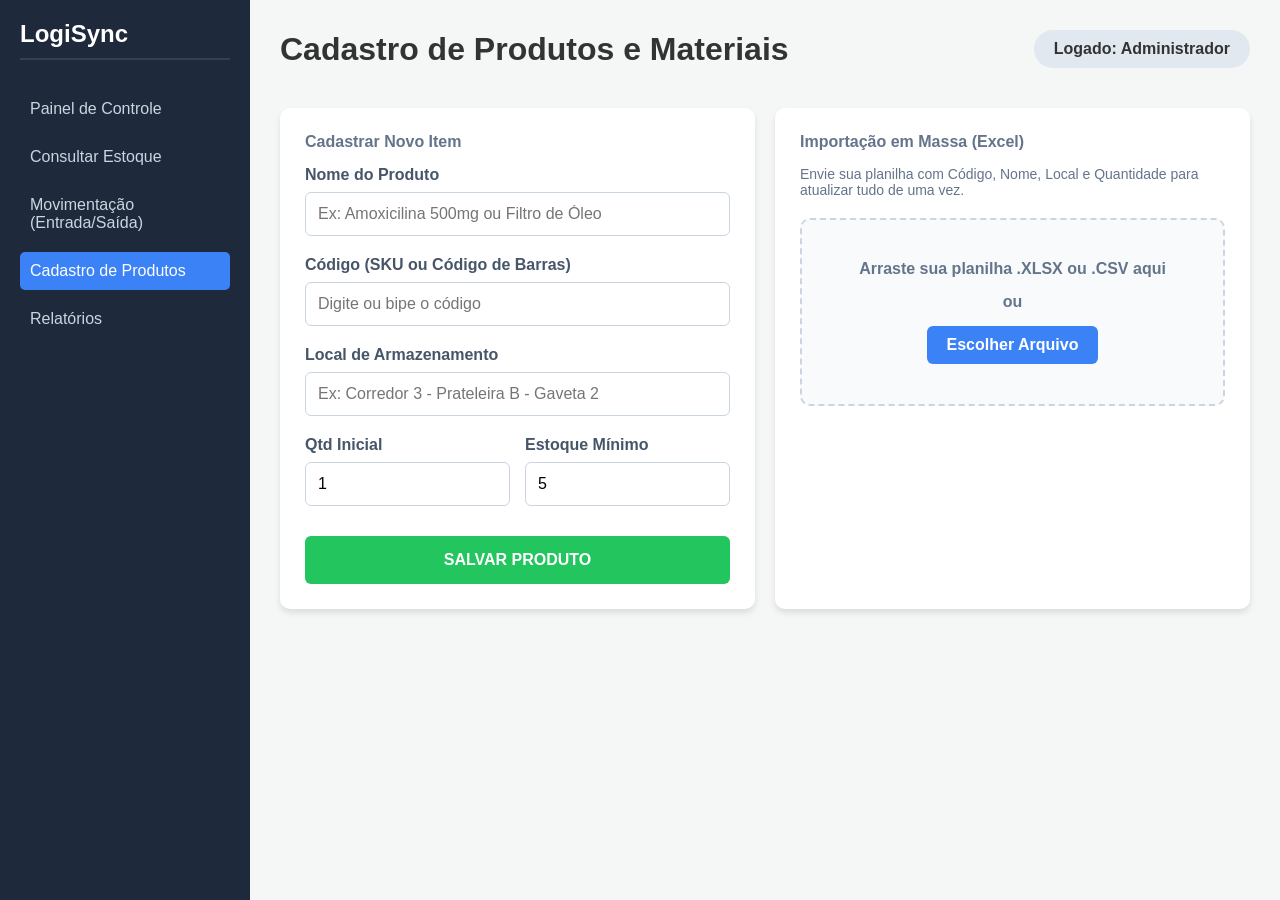
==== cadastro.html @ 924ddfe9 "Add files via upload" ====
<!DOCTYPE html>
<html lang="pt-BR">
<head>
    <meta charset="UTF-8">
    <meta name="viewport" content="width=device-width, initial-scale=1.0">
    <title>Cadastro de Materiais | LogiSync</title>
    <link rel="stylesheet" href="css/style.css">
</head>
<body>
    <div class="container">
        
        <aside class="sidebar">
            <h2>LogiSync</h2>
            <nav>
                <ul>
                    <li><a href="index.html">Painel de Controle</a></li>
                    <li><a href="consulta.html">Consultar Estoque</a></li>
                    <li><a href="retirada.html">Movimentação (Entrada/Saída)</a></li>
                    <li><a href="cadastro.html" class="ativo">Cadastro de Produtos</a></li>
                    <li><a href="relatorios.html">Relatórios</a></li>
                </ul>
            </nav>
        </aside>

        <main class="conteudo-principal">
            <header>
                <h1>Cadastro de Produtos e Materiais</h1>
                <div class="perfil-usuario">Logado: Administrador</div>
            </header>

            <div class="grid-duas-colunas">
                
                <section class="cartao form-container">
                    <h3>Cadastrar Novo Item</h3>
                    <form action="#">
                        <div class="grupo-input">
                            <label for="nome-item">Nome do Produto</label>
                            <input type="text" id="nome-item" placeholder="Ex: Amoxicilina 500mg ou Filtro de Óleo" required>
                        </div>

                        <div class="grupo-input">
                            <label for="codigo-novo">Código (SKU ou Código de Barras)</label>
                            <input type="text" id="codigo-novo" placeholder="Digite ou bipe o código" required>
                        </div>

                        <div class="grupo-input">
                            <label for="localizacao">Local de Armazenamento</label>
                            <input type="text" id="localizacao" placeholder="Ex: Corredor 3 - Prateleira B - Gaveta 2" required>
                        </div>

                        <div class="grid-duas-colunas" style="gap: 15px;">
                            <div class="grupo-input" style="width: 100%;">
                                <label for="qtd-inicial">Qtd Inicial</label>
                                <input type="number" id="qtd-inicial" value="1" min="1" required>
                            </div>
                            <div class="grupo-input" style="width: 100%;">
                                <label for="estoque-minimo">Estoque Mínimo</label>
                                <input type="number" id="estoque-minimo" value="5" min="1" required>
                            </div>
                        </div>

                        <div class="botoes-acao" style="margin-top: 10px;">
                            <button type="button" class="btn btn-devolucao">SALVAR PRODUTO</button>
                        </div>
                    </form>
                </section>

                <section class="cartao form-container">
                    <h3>Importação em Massa (Excel)</h3>
                    <p style="color: #64748b; margin-bottom: 20px; font-size: 14px;">
                        Envie sua planilha com Código, Nome, Local e Quantidade para atualizar tudo de uma vez.
                    </p>
                    
                    <div class="area-upload">
                        <p>Arraste sua planilha .XLSX ou .CSV aqui</p>
                        <p>ou</p>
                        <input type="file" id="arquivo-excel" accept=".xlsx, .xls, .csv" style="display: none;">
                        <label for="arquivo-excel" class="btn btn-importar" style="display: inline-block; padding: 10px 20px;">Escolher Arquivo</label>
                    </div>
                </section>

            </div>
        </main>

    </div>
</body>
</html>
---- css/style.css ----
/* =========================================
   1. CONFIGURAÇÕES GERAIS (RESET)
   ========================================= */
* {
    margin: 0;
    padding: 0;
    box-sizing: border-box;
    font-family: Arial, sans-serif;
}

body {
    background-color: #f4f7f6;
    color: #333;
}

.container {
    display: flex;
    min-height: 100vh;
}

/* =========================================
   2. MENU LATERAL (SIDEBAR)
   ========================================= */
.sidebar {
    width: 250px;
    background-color: #1e293b;
    color: #fff;
    padding: 20px;
}

.sidebar h2 {
    margin-bottom: 30px;
    font-size: 24px;
    border-bottom: 2px solid #334155;
    padding-bottom: 10px;
}

.sidebar ul {
    list-style: none;
}

.sidebar ul li a {
    color: #cbd5e1;
    text-decoration: none;
    font-size: 16px;
    display: block;
    padding: 10px;
    margin-bottom: 10px;
    border-radius: 5px;
    transition: 0.3s;
}

.sidebar ul li a:hover, .sidebar ul li a.ativo {
    background-color: #3b82f6;
    color: #fff;
}

/* =========================================
   3. CONTEÚDO PRINCIPAL E CABEÇALHO
   ========================================= */
.conteudo-principal {
    flex: 1;
    padding: 30px;
}

header {
    display: flex;
    justify-content: space-between;
    align-items: center;
    margin-bottom: 40px;
}

.perfil-usuario {
    background-color: #e2e8f0;
    padding: 10px 20px;
    border-radius: 20px;
    font-weight: bold;
}

/* =========================================
   4. CARTÕES DO PAINEL E FORMULÁRIOS
   ========================================= */
.cartoes {
    display: flex;
    gap: 20px;
}

.cartao {
    background-color: #fff;
    padding: 25px;
    border-radius: 10px;
    box-shadow: 0 4px 6px rgba(0,0,0,0.1);
    flex: 1;
}

.cartao h3 {
    font-size: 16px;
    color: #64748b;
    margin-bottom: 15px;
}

.cartao .numero {
    font-size: 36px;
    font-weight: bold;
    color: #0f172a;
}

.cartao.alerta {
    border-left: 5px solid #ef4444;
}

.cartao.alerta .numero, .cartao.alerta small {
    color: #ef4444;
}

.form-container {
    width: 100%;
}

.grupo-input {
    margin-bottom: 20px;
}

.grupo-input label {
    display: block;
    margin-bottom: 8px;
    font-weight: bold;
    color: #475569;
}

.grupo-input input {
    width: 100%;
    padding: 12px;
    border: 1px solid #cbd5e1;
    border-radius: 6px;
    font-size: 16px;
}

.grupo-input input:focus {
    outline: none;
    border-color: #3b82f6;
    box-shadow: 0 0 0 3px rgba(59, 130, 246, 0.2);
}

.botoes-acao {
    display: flex;
    gap: 15px;
    margin-top: 30px;
}

.btn {
    flex: 1;
    padding: 15px;
    border: none;
    border-radius: 6px;
    font-size: 16px;
    font-weight: bold;
    color: white;
    cursor: pointer;
    transition: 0.2s;
    text-align: center;
}

.btn-saida { background-color: #f97316; }
.btn-saida:hover { background-color: #ea580c; }
.btn-devolucao { background-color: #22c55e; }
.btn-devolucao:hover { background-color: #16a34a; }
.btn-importar { background-color: #3b82f6; }
.btn-importar:hover { background-color: #2563eb; }

.grid-duas-colunas { display: flex; gap: 20px; }

.area-upload {
    border: 2px dashed #cbd5e1;
    padding: 40px 20px;
    text-align: center;
    border-radius: 10px;
    background-color: #f8fafc;
    margin-top: 20px;
    transition: 0.3s;
}

.area-upload:hover {
    border-color: #3b82f6;
    background-color: #eff6ff;
}

.area-upload p {
    color: #64748b;
    margin-bottom: 15px;
    font-weight: bold;
}

.barra-pesquisa { display: flex; gap: 10px; }
.input-pesquisa {
    flex: 1;
    padding: 18px;
    font-size: 18px;
    border: 2px solid #cbd5e1;
    border-radius: 8px;
}
.input-pesquisa:focus {
    outline: none;
    border-color: #3b82f6;
    box-shadow: 0 0 0 3px rgba(59, 130, 246, 0.2);
}
.btn-pesquisar { padding: 0 30px; font-size: 18px; }

/* =========================================
   8. NOVOS ESTILOS: TELA DE LOGIN
   ========================================= */
.tela-login {
    display: flex;
    justify-content: center; /* Centraliza na horizontal */
    align-items: center; /* Centraliza na vertical */
    min-height: 100vh;
    background-color: #1e293b; /* Fundo escuro profissional */
}

.login-container {
    background-color: #fff;
    padding: 40px;
    border-radius: 10px;
    box-shadow: 0 10px 25px rgba(0,0,0,0.5);
    width: 100%;
    max-width: 400px; /* Largura máxima da caixinha */
}

.login-cabecalho {
    text-align: center;
    margin-bottom: 30px;
}

.login-cabecalho h2 {
    color: #0f172a;
    font-size: 32px;
    margin-bottom: 5px;
}

.login-cabecalho p {
    color: #64748b;
    font-size: 14px;
}

.login-rodape {
    text-align: center;
    margin-top: 25px;
    font-size: 13px;
    color: #64748b;
}
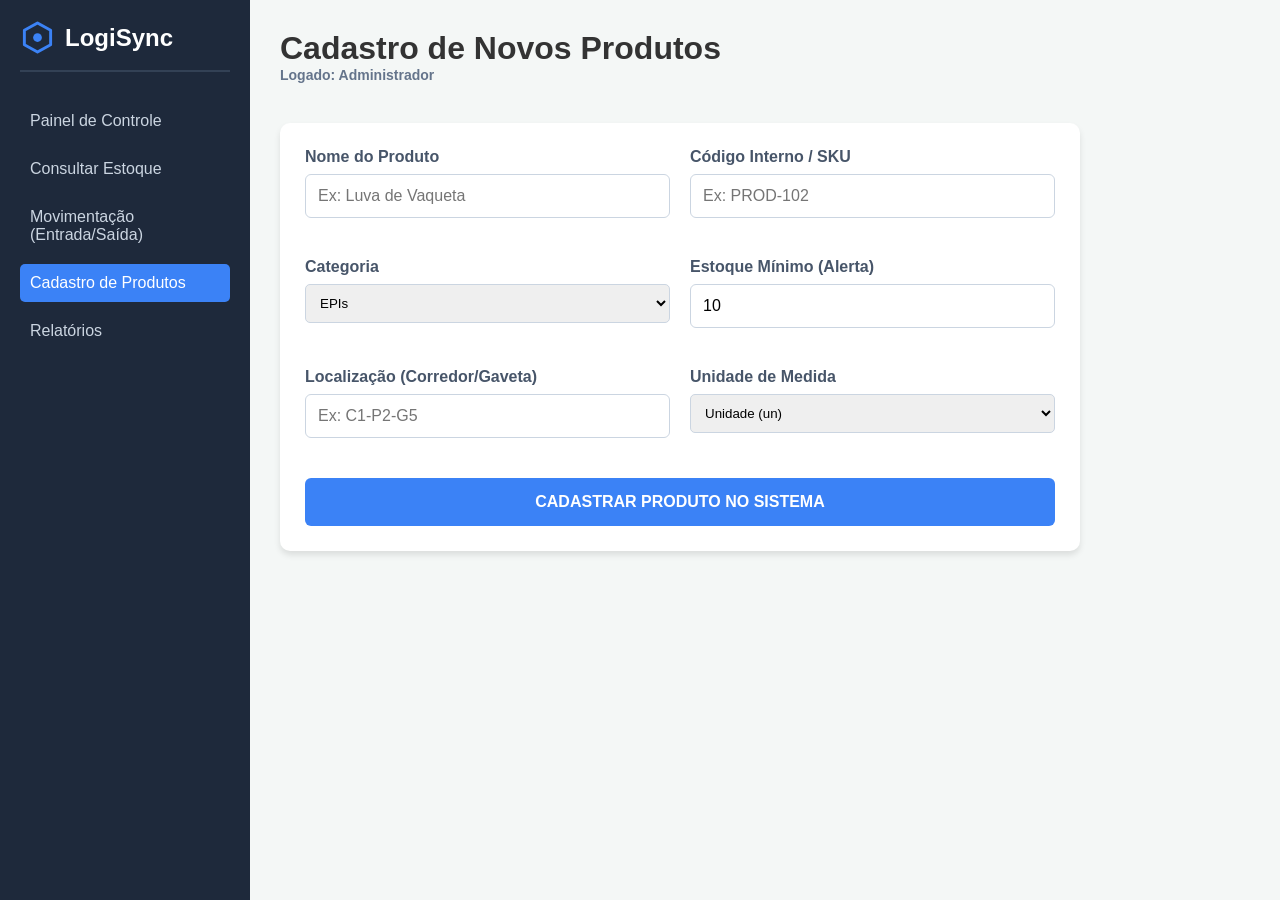
==== commit 6c621914: "Add files via upload" ====
--- a/cadastro.html
+++ b/cadastro.html
@@ -3,17 +3,23 @@
 <head>
     <meta charset="UTF-8">
     <meta name="viewport" content="width=device-width, initial-scale=1.0">
-    <title>Cadastro de Materiais | LogiSync</title>
-    <link rel="stylesheet" href="css/style.css">
+    <title>Cadastro de Produtos | LogiSync</title>
+    <link rel="stylesheet" href="./estilo/style.css">
 </head>
 <body>
     <div class="container">
         
         <aside class="sidebar">
-            <h2>LogiSync</h2>
+            <div style="display: flex; align-items: center; gap: 10px; margin-bottom: 30px; border-bottom: 2px solid #334155; padding-bottom: 15px;">
+                <svg width="35" height="35" viewBox="0 0 24 24" fill="none" xmlns="http://www.w3.org/2000/svg">
+                    <path d="M12 2L3 7V17L12 22L21 17V7L12 2Z" stroke="#3b82f6" stroke-width="2" stroke-linecap="round" stroke-linejoin="round"/>
+                    <circle cx="12" cy="12" r="3" fill="#3b82f6"/>
+                </svg>
+                <h2 style="margin-bottom: 0; border-bottom: none; padding-bottom: 0;">LogiSync</h2>
+            </div>
             <nav>
                 <ul>
-                    <li><a href="index.html">Painel de Controle</a></li>
+                    <li><a href="painel.html">Painel de Controle</a></li>
                     <li><a href="consulta.html">Consultar Estoque</a></li>
                     <li><a href="retirada.html">Movimentação (Entrada/Saída)</a></li>
                     <li><a href="cadastro.html" class="ativo">Cadastro de Produtos</a></li>
@@ -24,62 +30,54 @@
 
         <main class="conteudo-principal">
             <header>
-                <h1>Cadastro de Produtos e Materiais</h1>
-                <div class="perfil-usuario">Logado: Administrador</div>
+                <div>
+                    <h1>Cadastro de Novos Produtos</h1>
+                    <p style="color: #64748b; font-weight: bold; font-size: 14px;">Logado: Administrador</p>
+                </div>
             </header>
 
-            <div class="grid-duas-colunas">
-                
-                <section class="cartao form-container">
-                    <h3>Cadastrar Novo Item</h3>
-                    <form action="#">
+            <section class="cartao" style="max-width: 800px;">
+                <form id="form-cadastro">
+                    <div style="display: grid; grid-template-columns: 1fr 1fr; gap: 20px;">
                         <div class="grupo-input">
-                            <label for="nome-item">Nome do Produto</label>
-                            <input type="text" id="nome-item" placeholder="Ex: Amoxicilina 500mg ou Filtro de Óleo" required>
+                            <label>Nome do Produto</label>
+                            <input type="text" placeholder="Ex: Luva de Vaqueta" required>
                         </div>
-
                         <div class="grupo-input">
-                            <label for="codigo-novo">Código (SKU ou Código de Barras)</label>
-                            <input type="text" id="codigo-novo" placeholder="Digite ou bipe o código" required>
+                            <label>Código Interno / SKU</label>
+                            <input type="text" placeholder="Ex: PROD-102">
                         </div>
-
                         <div class="grupo-input">
-                            <label for="localizacao">Local de Armazenamento</label>
-                            <input type="text" id="localizacao" placeholder="Ex: Corredor 3 - Prateleira B - Gaveta 2" required>
+                            <label>Categoria</label>
+                            <select style="width: 100%; padding: 10px; border-radius: 5px; border: 1px solid #cbd5e1;">
+                                <option>EPIs</option>
+                                <option>Ferramentas Elétricas</option>
+                                <option>Consumíveis</option>
+                                <option>Ferragens</option>
+                            </select>
                         </div>
-
-                        <div class="grid-duas-colunas" style="gap: 15px;">
-                            <div class="grupo-input" style="width: 100%;">
-                                <label for="qtd-inicial">Qtd Inicial</label>
-                                <input type="number" id="qtd-inicial" value="1" min="1" required>
-                            </div>
-                            <div class="grupo-input" style="width: 100%;">
-                                <label for="estoque-minimo">Estoque Mínimo</label>
-                                <input type="number" id="estoque-minimo" value="5" min="1" required>
-                            </div>
+                        <div class="grupo-input">
+                            <label>Estoque Mínimo (Alerta)</label>
+                            <input type="number" value="10">
                         </div>
-
-                        <div class="botoes-acao" style="margin-top: 10px;">
-                            <button type="button" class="btn btn-devolucao">SALVAR PRODUTO</button>
+                        <div class="grupo-input">
+                            <label>Localização (Corredor/Gaveta)</label>
+                            <input type="text" placeholder="Ex: C1-P2-G5">
                         </div>
-                    </form>
-                </section>
-
-                <section class="cartao form-container">
-                    <h3>Importação em Massa (Excel)</h3>
-                    <p style="color: #64748b; margin-bottom: 20px; font-size: 14px;">
-                        Envie sua planilha com Código, Nome, Local e Quantidade para atualizar tudo de uma vez.
-                    </p>
+                        <div class="grupo-input">
+                            <label>Unidade de Medida</label>
+                            <select style="width: 100%; padding: 10px; border-radius: 5px; border: 1px solid #cbd5e1;">
+                                <option>Unidade (un)</option>
+                                <option>Par (pr)</option>
+                                <option>Caixa (cx)</option>
+                                <option>Metro (m)</option>
+                            </select>
+                        </div>
+                    </div>
                     
-                    <div class="area-upload">
-                        <p>Arraste sua planilha .XLSX ou .CSV aqui</p>
-                        <p>ou</p>
-                        <input type="file" id="arquivo-excel" accept=".xlsx, .xls, .csv" style="display: none;">
-                        <label for="arquivo-excel" class="btn btn-importar" style="display: inline-block; padding: 10px 20px;">Escolher Arquivo</label>
-                    </div>
-                </section>
-
-            </div>
+                    <button type="submit" class="btn btn-importar" style="margin-top: 20px; width: 100%;">CADASTRAR PRODUTO NO SISTEMA</button>
+                </form>
+            </section>
         </main>
 
     </div>
--- a/estilo/style.css
+++ b/estilo/style.css
@@ -0,0 +1,250 @@
+/* =========================================
+   1. CONFIGURAÇÕES GERAIS (RESET)
+   ========================================= */
+* {
+    margin: 0;
+    padding: 0;
+    box-sizing: border-box;
+    font-family: Arial, sans-serif;
+}
+
+body {
+    background-color: #f4f7f6;
+    color: #333;
+}
+
+.container {
+    display: flex;
+    min-height: 100vh;
+}
+
+/* =========================================
+   2. MENU LATERAL (SIDEBAR)
+   ========================================= */
+.sidebar {
+    width: 250px;
+    background-color: #1e293b;
+    color: #fff;
+    padding: 20px;
+}
+
+.sidebar h2 {
+    margin-bottom: 30px;
+    font-size: 24px;
+    border-bottom: 2px solid #334155;
+    padding-bottom: 10px;
+}
+
+.sidebar ul {
+    list-style: none;
+}
+
+.sidebar ul li a {
+    color: #cbd5e1;
+    text-decoration: none;
+    font-size: 16px;
+    display: block;
+    padding: 10px;
+    margin-bottom: 10px;
+    border-radius: 5px;
+    transition: 0.3s;
+}
+
+.sidebar ul li a:hover, .sidebar ul li a.ativo {
+    background-color: #3b82f6;
+    color: #fff;
+}
+
+/* =========================================
+   3. CONTEÚDO PRINCIPAL E CABEÇALHO
+   ========================================= */
+.conteudo-principal {
+    flex: 1;
+    padding: 30px;
+}
+
+header {
+    display: flex;
+    justify-content: space-between;
+    align-items: center;
+    margin-bottom: 40px;
+}
+
+.perfil-usuario {
+    background-color: #e2e8f0;
+    padding: 10px 20px;
+    border-radius: 20px;
+    font-weight: bold;
+}
+
+/* =========================================
+   4. CARTÕES DO PAINEL E FORMULÁRIOS
+   ========================================= */
+.cartoes {
+    display: flex;
+    gap: 20px;
+}
+
+.cartao {
+    background-color: #fff;
+    padding: 25px;
+    border-radius: 10px;
+    box-shadow: 0 4px 6px rgba(0,0,0,0.1);
+    flex: 1;
+}
+
+.cartao h3 {
+    font-size: 16px;
+    color: #64748b;
+    margin-bottom: 15px;
+}
+
+.cartao .numero {
+    font-size: 36px;
+    font-weight: bold;
+    color: #0f172a;
+}
+
+.cartao.alerta {
+    border-left: 5px solid #ef4444;
+}
+
+.cartao.alerta .numero, .cartao.alerta small {
+    color: #ef4444;
+}
+
+.form-container {
+    width: 100%;
+}
+
+.grupo-input {
+    margin-bottom: 20px;
+}
+
+.grupo-input label {
+    display: block;
+    margin-bottom: 8px;
+    font-weight: bold;
+    color: #475569;
+}
+
+.grupo-input input {
+    width: 100%;
+    padding: 12px;
+    border: 1px solid #cbd5e1;
+    border-radius: 6px;
+    font-size: 16px;
+}
+
+.grupo-input input:focus {
+    outline: none;
+    border-color: #3b82f6;
+    box-shadow: 0 0 0 3px rgba(59, 130, 246, 0.2);
+}
+
+.botoes-acao {
+    display: flex;
+    gap: 15px;
+    margin-top: 30px;
+}
+
+.btn {
+    flex: 1;
+    padding: 15px;
+    border: none;
+    border-radius: 6px;
+    font-size: 16px;
+    font-weight: bold;
+    color: white;
+    cursor: pointer;
+    transition: 0.2s;
+    text-align: center;
+}
+
+.btn-saida { background-color: #f97316; }
+.btn-saida:hover { background-color: #ea580c; }
+.btn-devolucao { background-color: #22c55e; }
+.btn-devolucao:hover { background-color: #16a34a; }
+.btn-importar { background-color: #3b82f6; }
+.btn-importar:hover { background-color: #2563eb; }
+
+.grid-duas-colunas { display: flex; gap: 20px; }
+
+.area-upload {
+    border: 2px dashed #cbd5e1;
+    padding: 40px 20px;
+    text-align: center;
+    border-radius: 10px;
+    background-color: #f8fafc;
+    margin-top: 20px;
+    transition: 0.3s;
+}
+
+.area-upload:hover {
+    border-color: #3b82f6;
+    background-color: #eff6ff;
+}
+
+.area-upload p {
+    color: #64748b;
+    margin-bottom: 15px;
+    font-weight: bold;
+}
+
+.barra-pesquisa { display: flex; gap: 10px; }
+.input-pesquisa {
+    flex: 1;
+    padding: 18px;
+    font-size: 18px;
+    border: 2px solid #cbd5e1;
+    border-radius: 8px;
+}
+.input-pesquisa:focus {
+    outline: none;
+    border-color: #3b82f6;
+    box-shadow: 0 0 0 3px rgba(59, 130, 246, 0.2);
+}
+.btn-pesquisar { padding: 0 30px; font-size: 18px; }
+
+/* =========================================
+   8. NOVOS ESTILOS: TELA DE LOGIN
+   ========================================= */
+.tela-login {
+    display: flex;
+    justify-content: center; /* Centraliza na horizontal */
+    align-items: center; /* Centraliza na vertical */
+    min-height: 100vh;
+    background-color: #1e293b; /* Fundo escuro profissional */
+}
+
+.login-container {
+    background-color: #fff;
+    padding: 40px;
+    border-radius: 10px;
+    box-shadow: 0 10px 25px rgba(0,0,0,0.5);
+    width: 100%;
+    max-width: 400px; /* Largura máxima da caixinha */
+}
+
+.login-cabecalho {
+    text-align: center;
+    margin-bottom: 30px;
+}
+
+.login-cabecalho h2 {
+    color: #0f172a;
+    font-size: 32px;
+    margin-bottom: 5px;
+}
+
+.login-cabecalho p {
+    color: #64748b;
+    font-size: 14px;
+}
+
+.login-rodape {
+    text-align: center;
+    margin-top: 25px;
+    font-size: 13px;
+    color: #64748b;
+}
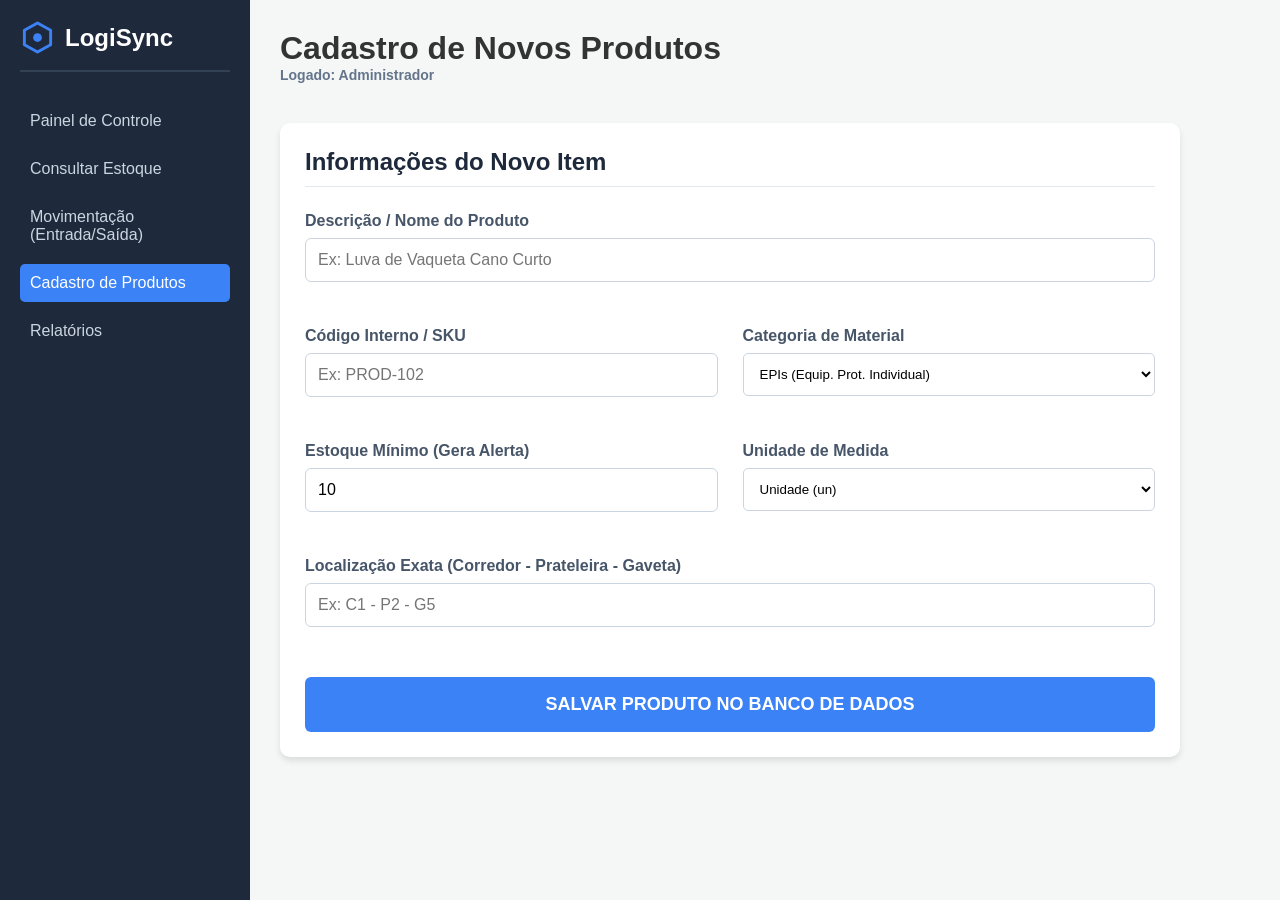
==== commit 64e3a367: "Add files via upload" ====
--- a/cadastro.html
+++ b/cadastro.html
@@ -8,7 +8,6 @@
 </head>
 <body>
     <div class="container">
-        
         <aside class="sidebar">
             <div style="display: flex; align-items: center; gap: 10px; margin-bottom: 30px; border-bottom: 2px solid #334155; padding-bottom: 15px;">
                 <svg width="35" height="35" viewBox="0 0 24 24" fill="none" xmlns="http://www.w3.org/2000/svg">
@@ -36,50 +35,58 @@
                 </div>
             </header>
 
-            <section class="cartao" style="max-width: 800px;">
+            <section class="cartao" style="max-width: 900px;">
+                <h2 style="margin-bottom: 25px; color: #1e293b; border-bottom: 1px solid #e2e8f0; padding-bottom: 10px;">Informações do Novo Item</h2>
+                
                 <form id="form-cadastro">
-                    <div style="display: grid; grid-template-columns: 1fr 1fr; gap: 20px;">
-                        <div class="grupo-input">
-                            <label>Nome do Produto</label>
-                            <input type="text" placeholder="Ex: Luva de Vaqueta" required>
+                    <div style="display: grid; grid-template-columns: 1fr 1fr; gap: 25px;">
+                        <div class="grupo-input" style="grid-column: span 2;">
+                            <label>Descrição / Nome do Produto</label>
+                            <input type="text" placeholder="Ex: Luva de Vaqueta Cano Curto" required>
                         </div>
+
                         <div class="grupo-input">
                             <label>Código Interno / SKU</label>
-                            <input type="text" placeholder="Ex: PROD-102">
+                            <input type="text" placeholder="Ex: PROD-102" required>
                         </div>
+
                         <div class="grupo-input">
-                            <label>Categoria</label>
-                            <select style="width: 100%; padding: 10px; border-radius: 5px; border: 1px solid #cbd5e1;">
-                                <option>EPIs</option>
+                            <label>Categoria de Material</label>
+                            <select style="width: 100%; padding: 12px; border-radius: 5px; border: 1px solid #cbd5e1; background: white;">
+                                <option>EPIs (Equip. Prot. Individual)</option>
                                 <option>Ferramentas Elétricas</option>
-                                <option>Consumíveis</option>
-                                <option>Ferragens</option>
+                                <option>Consumíveis / Insumos</option>
+                                <option>Ferragens e Fixadores</option>
+                                <option>Outros</option>
                             </select>
                         </div>
+
                         <div class="grupo-input">
-                            <label>Estoque Mínimo (Alerta)</label>
-                            <input type="number" value="10">
+                            <label>Estoque Mínimo (Gera Alerta)</label>
+                            <input type="number" value="10" min="0">
                         </div>
-                        <div class="grupo-input">
-                            <label>Localização (Corredor/Gaveta)</label>
-                            <input type="text" placeholder="Ex: C1-P2-G5">
-                        </div>
+
                         <div class="grupo-input">
                             <label>Unidade de Medida</label>
-                            <select style="width: 100%; padding: 10px; border-radius: 5px; border: 1px solid #cbd5e1;">
+                            <select style="width: 100%; padding: 12px; border-radius: 5px; border: 1px solid #cbd5e1; background: white;">
                                 <option>Unidade (un)</option>
                                 <option>Par (pr)</option>
                                 <option>Caixa (cx)</option>
                                 <option>Metro (m)</option>
+                                <option>Quilo (kg)</option>
                             </select>
+                        </div>
+
+                        <div class="grupo-input" style="grid-column: span 2;">
+                            <label>Localização Exata (Corredor - Prateleira - Gaveta)</label>
+                            <input type="text" placeholder="Ex: C1 - P2 - G5">
                         </div>
                     </div>
                     
-                    <button type="submit" class="btn btn-importar" style="margin-top: 20px; width: 100%;">CADASTRAR PRODUTO NO SISTEMA</button>
+                    <button type="submit" class="btn btn-importar" style="margin-top: 30px; width: 100%; height: 55px; font-size: 18px; font-weight: bold; background-color: #3b82f6;">SALVAR PRODUTO NO BANCO DE DADOS</button>
                 </form>
             </section>
         </main>
-
     </div>
 </body>
 </html>
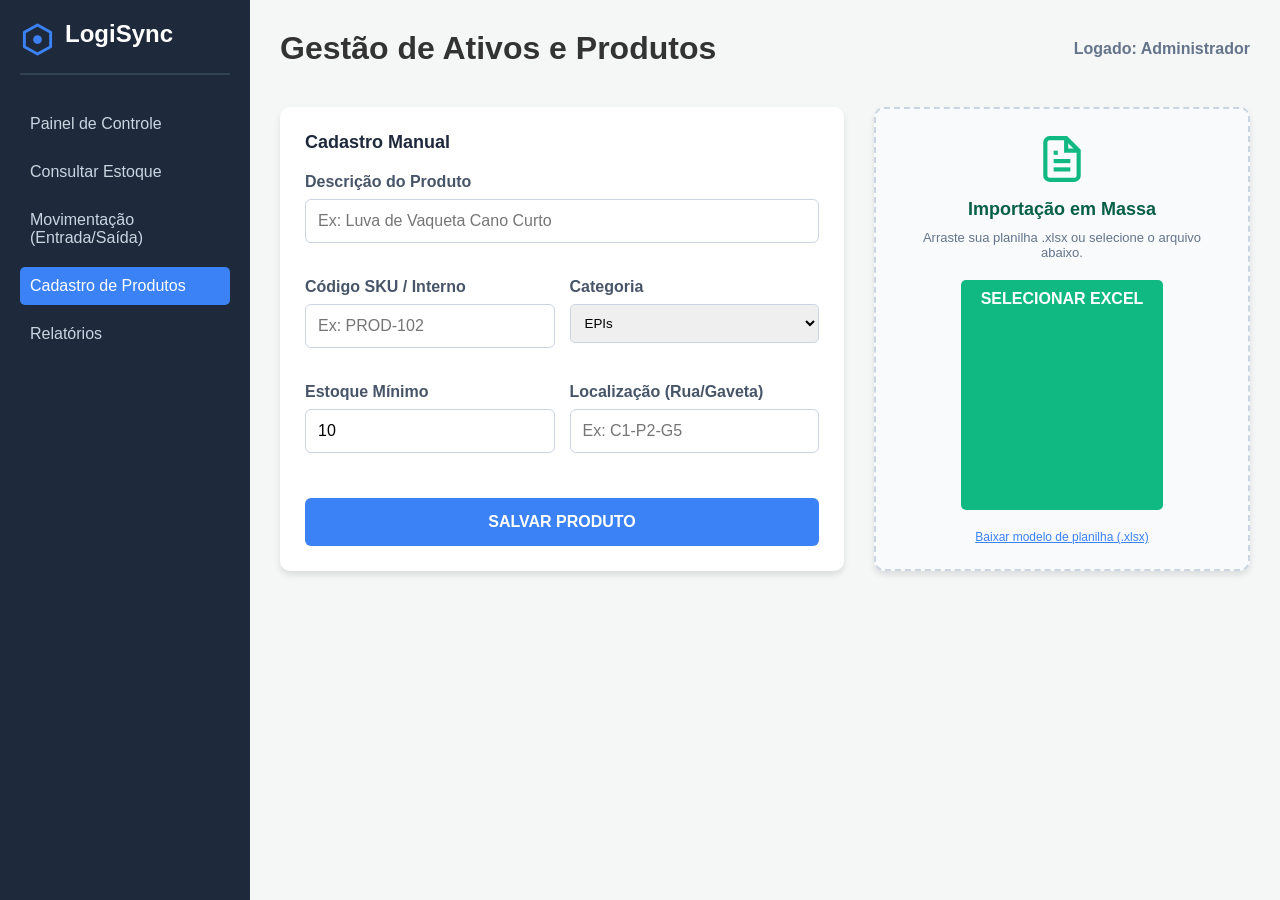
==== commit 40f6cf81: "Add files via upload" ====
--- a/cadastro.html
+++ b/cadastro.html
@@ -3,7 +3,7 @@
 <head>
     <meta charset="UTF-8">
     <meta name="viewport" content="width=device-width, initial-scale=1.0">
-    <title>Cadastro de Produtos | LogiSync</title>
+    <title>Cadastro | LogiSync</title>
     <link rel="stylesheet" href="./estilo/style.css">
 </head>
 <body>
@@ -14,7 +14,7 @@
                     <path d="M12 2L3 7V17L12 22L21 17V7L12 2Z" stroke="#3b82f6" stroke-width="2" stroke-linecap="round" stroke-linejoin="round"/>
                     <circle cx="12" cy="12" r="3" fill="#3b82f6"/>
                 </svg>
-                <h2 style="margin-bottom: 0; border-bottom: none; padding-bottom: 0;">LogiSync</h2>
+                <h2 style="margin-bottom: 0; border-bottom: none;">LogiSync</h2>
             </div>
             <nav>
                 <ul>
@@ -29,63 +29,61 @@
 
         <main class="conteudo-principal">
             <header>
-                <div>
-                    <h1>Cadastro de Novos Produtos</h1>
-                    <p style="color: #64748b; font-weight: bold; font-size: 14px;">Logado: Administrador</p>
-                </div>
+                <h1>Gestão de Ativos e Produtos</h1>
+                <p style="color: #64748b; font-weight: bold;">Logado: Administrador</p>
             </header>
 
-            <section class="cartao" style="max-width: 900px;">
-                <h2 style="margin-bottom: 25px; color: #1e293b; border-bottom: 1px solid #e2e8f0; padding-bottom: 10px;">Informações do Novo Item</h2>
+            <div style="display: grid; grid-template-columns: 1.5fr 1fr; gap: 30px;">
                 
-                <form id="form-cadastro">
-                    <div style="display: grid; grid-template-columns: 1fr 1fr; gap: 25px;">
+                <section class="cartao">
+                    <h2 style="margin-bottom: 20px; color: #1e293b; font-size: 18px;">Cadastro Manual</h2>
+                    <form id="form-cadastro" style="display: grid; grid-template-columns: 1fr 1fr; gap: 15px;">
                         <div class="grupo-input" style="grid-column: span 2;">
-                            <label>Descrição / Nome do Produto</label>
+                            <label>Descrição do Produto</label>
                             <input type="text" placeholder="Ex: Luva de Vaqueta Cano Curto" required>
                         </div>
-
                         <div class="grupo-input">
-                            <label>Código Interno / SKU</label>
-                            <input type="text" placeholder="Ex: PROD-102" required>
+                            <label>Código SKU / Interno</label>
+                            <input type="text" placeholder="Ex: PROD-102">
                         </div>
-
                         <div class="grupo-input">
-                            <label>Categoria de Material</label>
-                            <select style="width: 100%; padding: 12px; border-radius: 5px; border: 1px solid #cbd5e1; background: white;">
-                                <option>EPIs (Equip. Prot. Individual)</option>
-                                <option>Ferramentas Elétricas</option>
-                                <option>Consumíveis / Insumos</option>
-                                <option>Ferragens e Fixadores</option>
-                                <option>Outros</option>
+                            <label>Categoria</label>
+                            <select style="width: 100%; padding: 10px; border: 1px solid #cbd5e1; border-radius: 5px;">
+                                <option>EPIs</option>
+                                <option>Ferramentas</option>
+                                <option>Insumos</option>
                             </select>
                         </div>
+                        <div class="grupo-input">
+                            <label>Estoque Mínimo</label>
+                            <input type="number" value="10">
+                        </div>
+                        <div class="grupo-input">
+                            <label>Localização (Rua/Gaveta)</label>
+                            <input type="text" placeholder="Ex: C1-P2-G5">
+                        </div>
+                        <button type="submit" class="btn btn-importar" style="grid-column: span 2; margin-top: 10px;">SALVAR PRODUTO</button>
+                    </form>
+                </section>
 
-                        <div class="grupo-input">
-                            <label>Estoque Mínimo (Gera Alerta)</label>
-                            <input type="number" value="10" min="0">
-                        </div>
+                <section class="cartao" style="border: 2px dashed #cbd5e1; background: #f8fafc; display: flex; flex-direction: column; justify-content: center; align-items: center; text-align: center;">
+                    <svg width="50" height="50" viewBox="0 0 24 24" fill="none" stroke="#10b981" stroke-width="2" style="margin-bottom: 15px;">
+                        <path d="M14 2H6a2 2 0 0 0-2 2v16a2 2 0 0 0 2 2h12a2 2 0 0 0 2-2V8z"></path>
+                        <polyline points="14 2 14 8 20 8"></polyline>
+                        <line x1="16" y1="13" x2="8" y2="13"></line>
+                        <line x1="16" y1="17" x2="8" y2="17"></line>
+                        <polyline points="10 9 9 9 8 9"></polyline>
+                    </svg>
+                    <h2 style="color: #065f46; font-size: 18px;">Importação em Massa</h2>
+                    <p style="font-size: 13px; color: #64748b; margin: 10px 0 20px;">Arraste sua planilha .xlsx ou selecione o arquivo abaixo.</p>
+                    
+                    <input type="file" id="input-excel" style="display: none;" accept=".xlsx, .xls">
+                    <label for="input-excel" class="btn" style="background: #10b981; color: white; padding: 10px 20px; border-radius: 5px; cursor: pointer; font-weight: bold;">SELECIONAR EXCEL</label>
+                    
+                    <a href="#" style="margin-top: 20px; font-size: 12px; color: #3b82f6; text-decoration: underline;">Baixar modelo de planilha (.xlsx)</a>
+                </section>
 
-                        <div class="grupo-input">
-                            <label>Unidade de Medida</label>
-                            <select style="width: 100%; padding: 12px; border-radius: 5px; border: 1px solid #cbd5e1; background: white;">
-                                <option>Unidade (un)</option>
-                                <option>Par (pr)</option>
-                                <option>Caixa (cx)</option>
-                                <option>Metro (m)</option>
-                                <option>Quilo (kg)</option>
-                            </select>
-                        </div>
-
-                        <div class="grupo-input" style="grid-column: span 2;">
-                            <label>Localização Exata (Corredor - Prateleira - Gaveta)</label>
-                            <input type="text" placeholder="Ex: C1 - P2 - G5">
-                        </div>
-                    </div>
-                    
-                    <button type="submit" class="btn btn-importar" style="margin-top: 30px; width: 100%; height: 55px; font-size: 18px; font-weight: bold; background-color: #3b82f6;">SALVAR PRODUTO NO BANCO DE DADOS</button>
-                </form>
-            </section>
+            </div>
         </main>
     </div>
 </body>
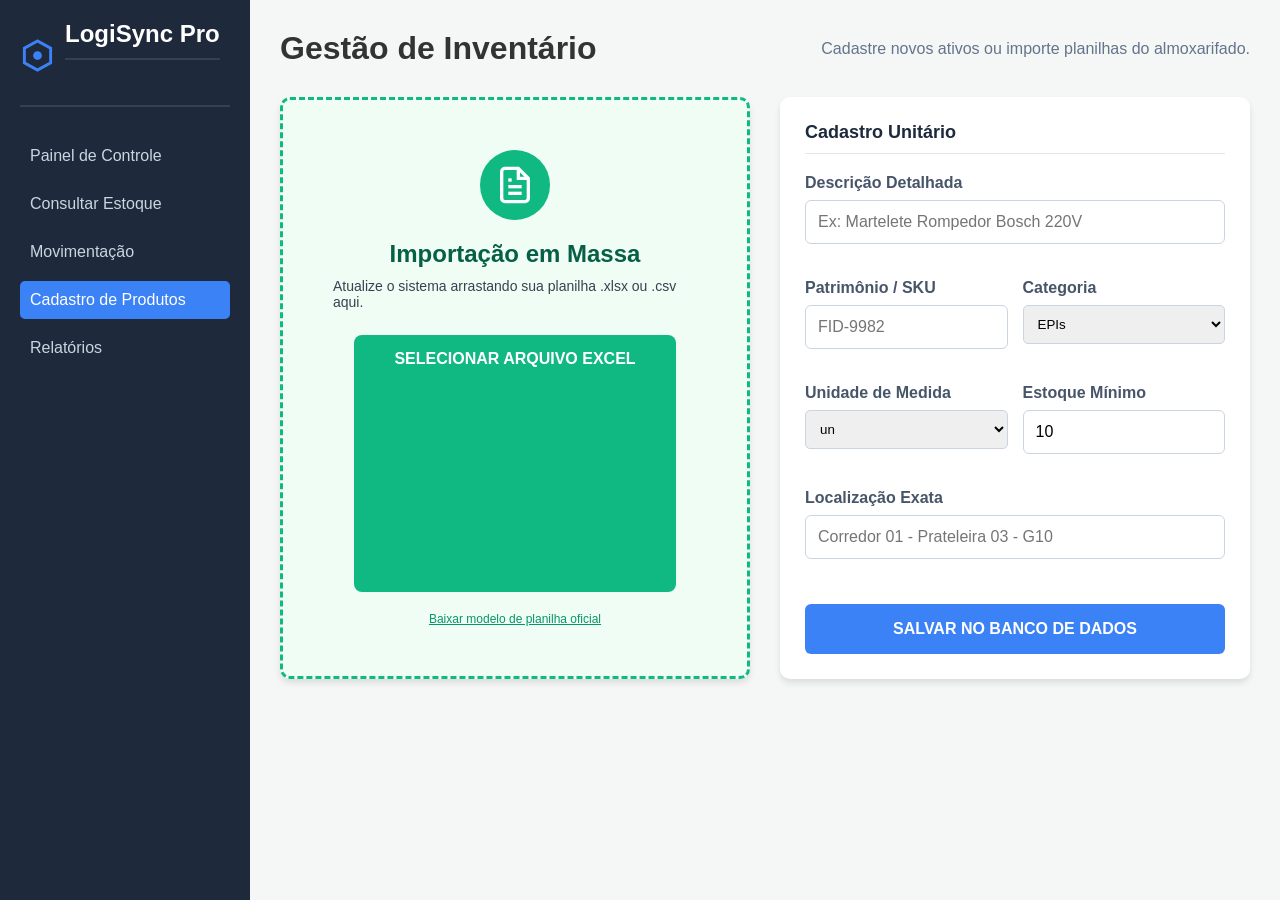
==== commit 4710dbb2: "Add files via upload" ====
--- a/cadastro.html
+++ b/cadastro.html
@@ -10,17 +10,14 @@
     <div class="container">
         <aside class="sidebar">
             <div style="display: flex; align-items: center; gap: 10px; margin-bottom: 30px; border-bottom: 2px solid #334155; padding-bottom: 15px;">
-                <svg width="35" height="35" viewBox="0 0 24 24" fill="none" xmlns="http://www.w3.org/2000/svg">
-                    <path d="M12 2L3 7V17L12 22L21 17V7L12 2Z" stroke="#3b82f6" stroke-width="2" stroke-linecap="round" stroke-linejoin="round"/>
-                    <circle cx="12" cy="12" r="3" fill="#3b82f6"/>
-                </svg>
-                <h2 style="margin-bottom: 0; border-bottom: none;">LogiSync</h2>
+                <svg width="35" height="35" viewBox="0 0 24 24" fill="none" xmlns="http://www.w3.org/2000/svg"><path d="M12 2L3 7V17L12 22L21 17V7L12 2Z" stroke="#3b82f6" stroke-width="2"/><circle cx="12" cy="12" r="3" fill="#3b82f6"/></svg>
+                <h2>LogiSync Pro</h2>
             </div>
             <nav>
                 <ul>
                     <li><a href="painel.html">Painel de Controle</a></li>
                     <li><a href="consulta.html">Consultar Estoque</a></li>
-                    <li><a href="retirada.html">Movimentação (Entrada/Saída)</a></li>
+                    <li><a href="retirada.html">Movimentação</a></li>
                     <li><a href="cadastro.html" class="ativo">Cadastro de Produtos</a></li>
                     <li><a href="relatorios.html">Relatórios</a></li>
                 </ul>
@@ -28,59 +25,43 @@
         </aside>
 
         <main class="conteudo-principal">
-            <header>
-                <h1>Gestão de Ativos e Produtos</h1>
-                <p style="color: #64748b; font-weight: bold;">Logado: Administrador</p>
+            <header style="margin-bottom: 30px;">
+                <h1>Gestão de Inventário</h1>
+                <p style="color: #64748b;">Cadastre novos ativos ou importe planilhas do almoxarifado.</p>
             </header>
 
-            <div style="display: grid; grid-template-columns: 1.5fr 1fr; gap: 30px;">
+            <div style="display: grid; grid-template-columns: 1fr 1fr; gap: 30px;">
                 
+                <section class="cartao" style="border: 3px dashed #10b981; background: #f0fdf4; display: flex; flex-direction: column; align-items: center; justify-content: center; padding: 50px;">
+                    <div style="background: #10b981; color: white; width: 70px; height: 70px; border-radius: 50%; display: flex; align-items: center; justify-content: center; margin-bottom: 20px;">
+                        <svg width="40" height="40" viewBox="0 0 24 24" fill="none" stroke="currentColor" stroke-width="2"><path d="M14 2H6a2 2 0 0 0-2 2v16a2 2 0 0 0 2 2h12a2 2 0 0 0 2-2V8z"/><polyline points="14 2 14 8 20 8"/><line x1="16" y1="13" x2="8" y2="13"/><line x1="16" y1="17" x2="8" y2="17"/><polyline points="10 9 9 9 8 9"/></svg>
+                    </div>
+                    <h2 style="color: #065f46; margin-bottom: 10px;">Importação em Massa</h2>
+                    <p style="color: #374151; font-size: 14px; margin-bottom: 25px;">Atualize o sistema arrastando sua planilha .xlsx ou .csv aqui.</p>
+                    <input type="file" id="input-excel" style="display: none;">
+                    <label for="input-excel" class="btn" style="background: #10b981; color: white; padding: 15px 40px; border-radius: 8px; font-weight: bold; cursor: pointer;">SELECIONAR ARQUIVO EXCEL</label>
+                    <a href="#" style="margin-top: 20px; color: #059669; font-size: 12px; text-decoration: underline;">Baixar modelo de planilha oficial</a>
+                </section>
+
                 <section class="cartao">
-                    <h2 style="margin-bottom: 20px; color: #1e293b; font-size: 18px;">Cadastro Manual</h2>
-                    <form id="form-cadastro" style="display: grid; grid-template-columns: 1fr 1fr; gap: 15px;">
-                        <div class="grupo-input" style="grid-column: span 2;">
-                            <label>Descrição do Produto</label>
-                            <input type="text" placeholder="Ex: Luva de Vaqueta Cano Curto" required>
-                        </div>
-                        <div class="grupo-input">
-                            <label>Código SKU / Interno</label>
-                            <input type="text" placeholder="Ex: PROD-102">
-                        </div>
-                        <div class="grupo-input">
-                            <label>Categoria</label>
+                    <h2 style="margin-bottom: 20px; color: #1e293b; font-size: 18px; border-bottom: 1px solid #e2e8f0; padding-bottom: 10px;">Cadastro Unitário</h2>
+                    <form style="display: grid; grid-template-columns: 1fr 1fr; gap: 15px;">
+                        <div class="grupo-input" style="grid-column: span 2;"><label>Descrição Detalhada</label><input type="text" placeholder="Ex: Martelete Rompedor Bosch 220V" required></div>
+                        <div class="grupo-input"><label>Patrimônio / SKU</label><input type="text" placeholder="FID-9982" required></div>
+                        <div class="grupo-input"><label>Categoria</label>
                             <select style="width: 100%; padding: 10px; border: 1px solid #cbd5e1; border-radius: 5px;">
-                                <option>EPIs</option>
-                                <option>Ferramentas</option>
-                                <option>Insumos</option>
+                                <option>EPIs</option><option>Ferramentas Elétricas</option><option>Consumíveis</option>
                             </select>
                         </div>
-                        <div class="grupo-input">
-                            <label>Estoque Mínimo</label>
-                            <input type="number" value="10">
+                        <div class="grupo-input"><label>Unidade de Medida</label>
+                            <select style="width: 100%; padding: 10px; border: 1px solid #cbd5e1; border-radius: 5px;">
+                                <option>un</option><option>pr</option><option>cx</option><option>m</option>
+                            </select>
                         </div>
-                        <div class="grupo-input">
-                            <label>Localização (Rua/Gaveta)</label>
-                            <input type="text" placeholder="Ex: C1-P2-G5">
-                        </div>
-                        <button type="submit" class="btn btn-importar" style="grid-column: span 2; margin-top: 10px;">SALVAR PRODUTO</button>
+                        <div class="grupo-input"><label>Estoque Mínimo</label><input type="number" value="10"></div>
+                        <div class="grupo-input" style="grid-column: span 2;"><label>Localização Exata</label><input type="text" placeholder="Corredor 01 - Prateleira 03 - G10"></div>
+                        <button type="submit" class="btn btn-importar" style="grid-column: span 2; height: 50px; font-size: 16px; margin-top: 10px;">SALVAR NO BANCO DE DADOS</button>
                     </form>
-                </section>
-
-                <section class="cartao" style="border: 2px dashed #cbd5e1; background: #f8fafc; display: flex; flex-direction: column; justify-content: center; align-items: center; text-align: center;">
-                    <svg width="50" height="50" viewBox="0 0 24 24" fill="none" stroke="#10b981" stroke-width="2" style="margin-bottom: 15px;">
-                        <path d="M14 2H6a2 2 0 0 0-2 2v16a2 2 0 0 0 2 2h12a2 2 0 0 0 2-2V8z"></path>
-                        <polyline points="14 2 14 8 20 8"></polyline>
-                        <line x1="16" y1="13" x2="8" y2="13"></line>
-                        <line x1="16" y1="17" x2="8" y2="17"></line>
-                        <polyline points="10 9 9 9 8 9"></polyline>
-                    </svg>
-                    <h2 style="color: #065f46; font-size: 18px;">Importação em Massa</h2>
-                    <p style="font-size: 13px; color: #64748b; margin: 10px 0 20px;">Arraste sua planilha .xlsx ou selecione o arquivo abaixo.</p>
-                    
-                    <input type="file" id="input-excel" style="display: none;" accept=".xlsx, .xls">
-                    <label for="input-excel" class="btn" style="background: #10b981; color: white; padding: 10px 20px; border-radius: 5px; cursor: pointer; font-weight: bold;">SELECIONAR EXCEL</label>
-                    
-                    <a href="#" style="margin-top: 20px; font-size: 12px; color: #3b82f6; text-decoration: underline;">Baixar modelo de planilha (.xlsx)</a>
                 </section>
 
             </div>
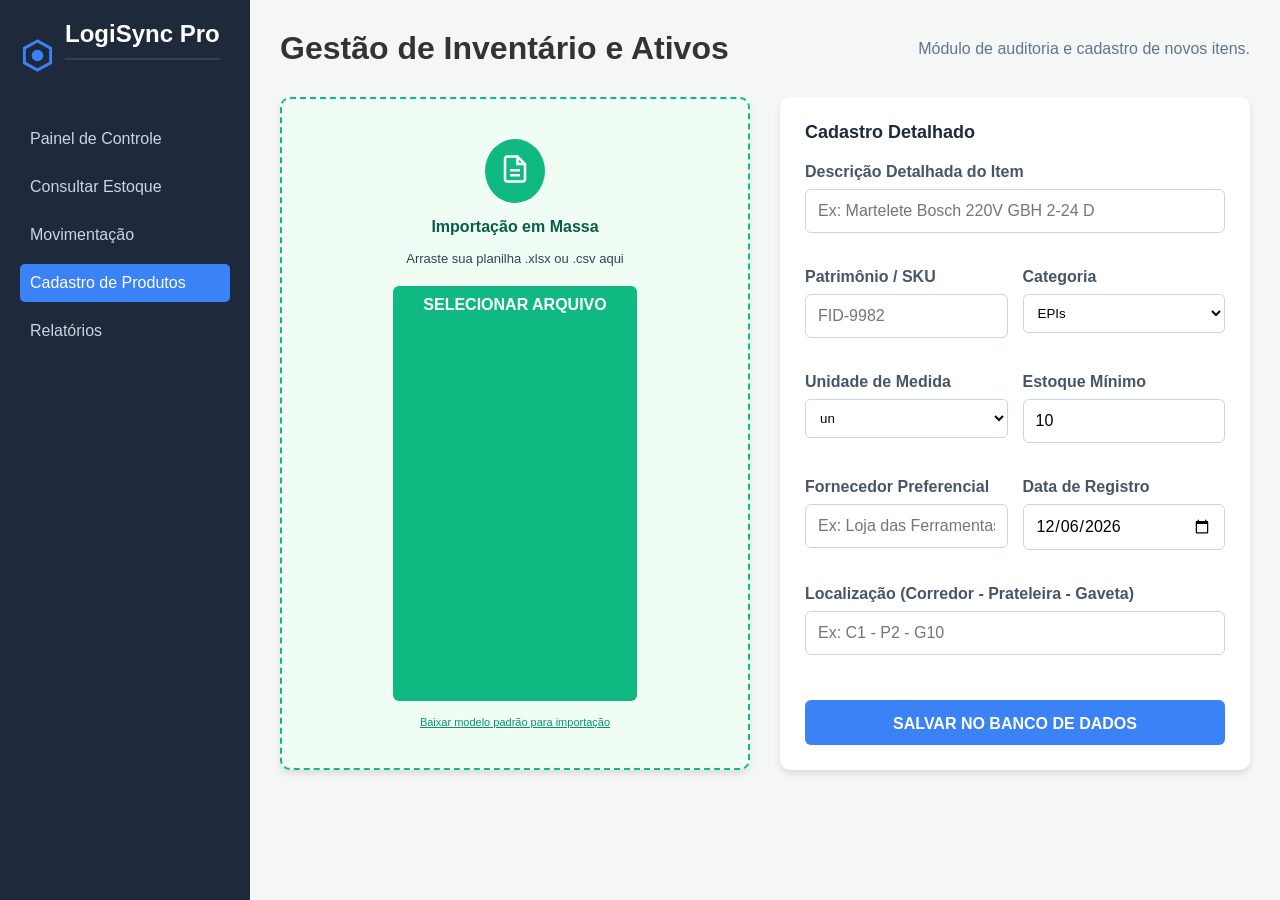
==== commit 6ccfc4a5: "Add files via upload" ====
--- a/cadastro.html
+++ b/cadastro.html
@@ -3,14 +3,14 @@
 <head>
     <meta charset="UTF-8">
     <meta name="viewport" content="width=device-width, initial-scale=1.0">
-    <title>Cadastro | LogiSync</title>
+    <title>Inventário | LogiSync</title>
     <link rel="stylesheet" href="./estilo/style.css">
 </head>
 <body>
     <div class="container">
         <aside class="sidebar">
-            <div style="display: flex; align-items: center; gap: 10px; margin-bottom: 30px; border-bottom: 2px solid #334155; padding-bottom: 15px;">
-                <svg width="35" height="35" viewBox="0 0 24 24" fill="none" xmlns="http://www.w3.org/2000/svg"><path d="M12 2L3 7V17L12 22L21 17V7L12 2Z" stroke="#3b82f6" stroke-width="2"/><circle cx="12" cy="12" r="3" fill="#3b82f6"/></svg>
+            <div style="display: flex; align-items: center; gap: 10px; margin-bottom: 30px;">
+                <svg width="35" height="35" viewBox="0 0 24 24" fill="none" stroke="#3b82f6" stroke-width="2"><path d="M12 2L3 7V17L12 22L21 17V7L12 2Z"/><circle cx="12" cy="12" r="3" fill="#3b82f6"/></svg>
                 <h2>LogiSync Pro</h2>
             </div>
             <nav>
@@ -26,46 +26,70 @@
 
         <main class="conteudo-principal">
             <header style="margin-bottom: 30px;">
-                <h1>Gestão de Inventário</h1>
-                <p style="color: #64748b;">Cadastre novos ativos ou importe planilhas do almoxarifado.</p>
+                <h1>Gestão de Inventário e Ativos</h1>
+                <p style="color: #64748b;">Módulo de auditoria e cadastro de novos itens.</p>
             </header>
 
             <div style="display: grid; grid-template-columns: 1fr 1fr; gap: 30px;">
                 
-                <section class="cartao" style="border: 3px dashed #10b981; background: #f0fdf4; display: flex; flex-direction: column; align-items: center; justify-content: center; padding: 50px;">
-                    <div style="background: #10b981; color: white; width: 70px; height: 70px; border-radius: 50%; display: flex; align-items: center; justify-content: center; margin-bottom: 20px;">
-                        <svg width="40" height="40" viewBox="0 0 24 24" fill="none" stroke="currentColor" stroke-width="2"><path d="M14 2H6a2 2 0 0 0-2 2v16a2 2 0 0 0 2 2h12a2 2 0 0 0 2-2V8z"/><polyline points="14 2 14 8 20 8"/><line x1="16" y1="13" x2="8" y2="13"/><line x1="16" y1="17" x2="8" y2="17"/><polyline points="10 9 9 9 8 9"/></svg>
+                <section class="cartao" style="border: 2px dashed #10b981; background: #f0fdf4; display: flex; flex-direction: column; align-items: center; justify-content: center; padding: 40px;">
+                    <div style="background: #10b981; color: white; padding: 15px; border-radius: 50%; margin-bottom: 15px;">
+                        <svg width="30" height="30" viewBox="0 0 24 24" fill="none" stroke="currentColor" stroke-width="2"><path d="M14 2H6a2 2 0 0 0-2 2v16a2 2 0 0 0 2 2h12a2 2 0 0 0 2-2V8z"/><polyline points="14 2 14 8 20 8"/><line x1="16" y1="13" x2="8" y2="13"/><line x1="16" y1="17" x2="8" y2="17"/></svg>
                     </div>
-                    <h2 style="color: #065f46; margin-bottom: 10px;">Importação em Massa</h2>
-                    <p style="color: #374151; font-size: 14px; margin-bottom: 25px;">Atualize o sistema arrastando sua planilha .xlsx ou .csv aqui.</p>
-                    <input type="file" id="input-excel" style="display: none;">
-                    <label for="input-excel" class="btn" style="background: #10b981; color: white; padding: 15px 40px; border-radius: 8px; font-weight: bold; cursor: pointer;">SELECIONAR ARQUIVO EXCEL</label>
-                    <a href="#" style="margin-top: 20px; color: #059669; font-size: 12px; text-decoration: underline;">Baixar modelo de planilha oficial</a>
+                    <h3 style="color: #065f46;">Importação em Massa</h3>
+                    <p style="font-size: 13px; color: #374151; margin-bottom: 20px;">Arraste sua planilha .xlsx ou .csv aqui</p>
+                    <input type="file" id="excel-file" style="display: none;">
+                    <label for="excel-file" class="btn" style="background: #10b981; color: white; padding: 10px 30px; border-radius: 6px; cursor: pointer; font-weight: bold;">SELECIONAR ARQUIVO</label>
+                    <a href="#" style="margin-top: 15px; font-size: 11px; color: #059669; text-decoration: underline;">Baixar modelo padrão para importação</a>
                 </section>
 
                 <section class="cartao">
-                    <h2 style="margin-bottom: 20px; color: #1e293b; font-size: 18px; border-bottom: 1px solid #e2e8f0; padding-bottom: 10px;">Cadastro Unitário</h2>
+                    <h2 style="margin-bottom: 20px; font-size: 18px; color: #1e293b;">Cadastro Detalhado</h2>
                     <form style="display: grid; grid-template-columns: 1fr 1fr; gap: 15px;">
-                        <div class="grupo-input" style="grid-column: span 2;"><label>Descrição Detalhada</label><input type="text" placeholder="Ex: Martelete Rompedor Bosch 220V" required></div>
-                        <div class="grupo-input"><label>Patrimônio / SKU</label><input type="text" placeholder="FID-9982" required></div>
-                        <div class="grupo-input"><label>Categoria</label>
-                            <select style="width: 100%; padding: 10px; border: 1px solid #cbd5e1; border-radius: 5px;">
-                                <option>EPIs</option><option>Ferramentas Elétricas</option><option>Consumíveis</option>
+                        <div class="grupo-input" style="grid-column: span 2;">
+                            <label>Descrição Detalhada do Item</label>
+                            <input type="text" placeholder="Ex: Martelete Bosch 220V GBH 2-24 D" required>
+                        </div>
+                        <div class="grupo-input">
+                            <label>Patrimônio / SKU</label>
+                            <input type="text" placeholder="FID-9982" required>
+                        </div>
+                        <div class="grupo-input">
+                            <label>Categoria</label>
+                            <select style="width: 100%; padding: 10px; border: 1px solid #cbd5e1; border-radius: 5px; background: white;">
+                                <option>EPIs</option><option>Elétrica</option><option>Hidráulica</option><option>Ferramentas</option>
                             </select>
                         </div>
-                        <div class="grupo-input"><label>Unidade de Medida</label>
-                            <select style="width: 100%; padding: 10px; border: 1px solid #cbd5e1; border-radius: 5px;">
-                                <option>un</option><option>pr</option><option>cx</option><option>m</option>
+                        <div class="grupo-input">
+                            <label>Unidade de Medida</label>
+                            <select style="width: 100%; padding: 10px; border: 1px solid #cbd5e1; border-radius: 5px; background: white;">
+                                <option>un</option><option>pr</option><option>cx</option><option>m</option><option>kg</option>
                             </select>
                         </div>
-                        <div class="grupo-input"><label>Estoque Mínimo</label><input type="number" value="10"></div>
-                        <div class="grupo-input" style="grid-column: span 2;"><label>Localização Exata</label><input type="text" placeholder="Corredor 01 - Prateleira 03 - G10"></div>
-                        <button type="submit" class="btn btn-importar" style="grid-column: span 2; height: 50px; font-size: 16px; margin-top: 10px;">SALVAR NO BANCO DE DADOS</button>
+                        <div class="grupo-input">
+                            <label>Estoque Mínimo</label>
+                            <input type="number" value="10" required>
+                        </div>
+                        <div class="grupo-input">
+                            <label>Fornecedor Preferencial</label>
+                            <input type="text" placeholder="Ex: Loja das Ferramentas">
+                        </div>
+                        <div class="grupo-input">
+                            <label>Data de Registro</label>
+                            <input type="date" id="data-registro">
+                        </div>
+                        <div class="grupo-input" style="grid-column: span 2;">
+                            <label>Localização (Corredor - Prateleira - Gaveta)</label>
+                            <input type="text" placeholder="Ex: C1 - P2 - G10" required>
+                        </div>
+                        <button type="submit" class="btn btn-importar" style="grid-column: span 2; height: 45px; margin-top: 10px;">SALVAR NO BANCO DE DADOS</button>
                     </form>
                 </section>
-
             </div>
         </main>
     </div>
+    <script>
+        document.getElementById('data-registro').valueAsDate = new Date();
+    </script>
 </body>
 </html>
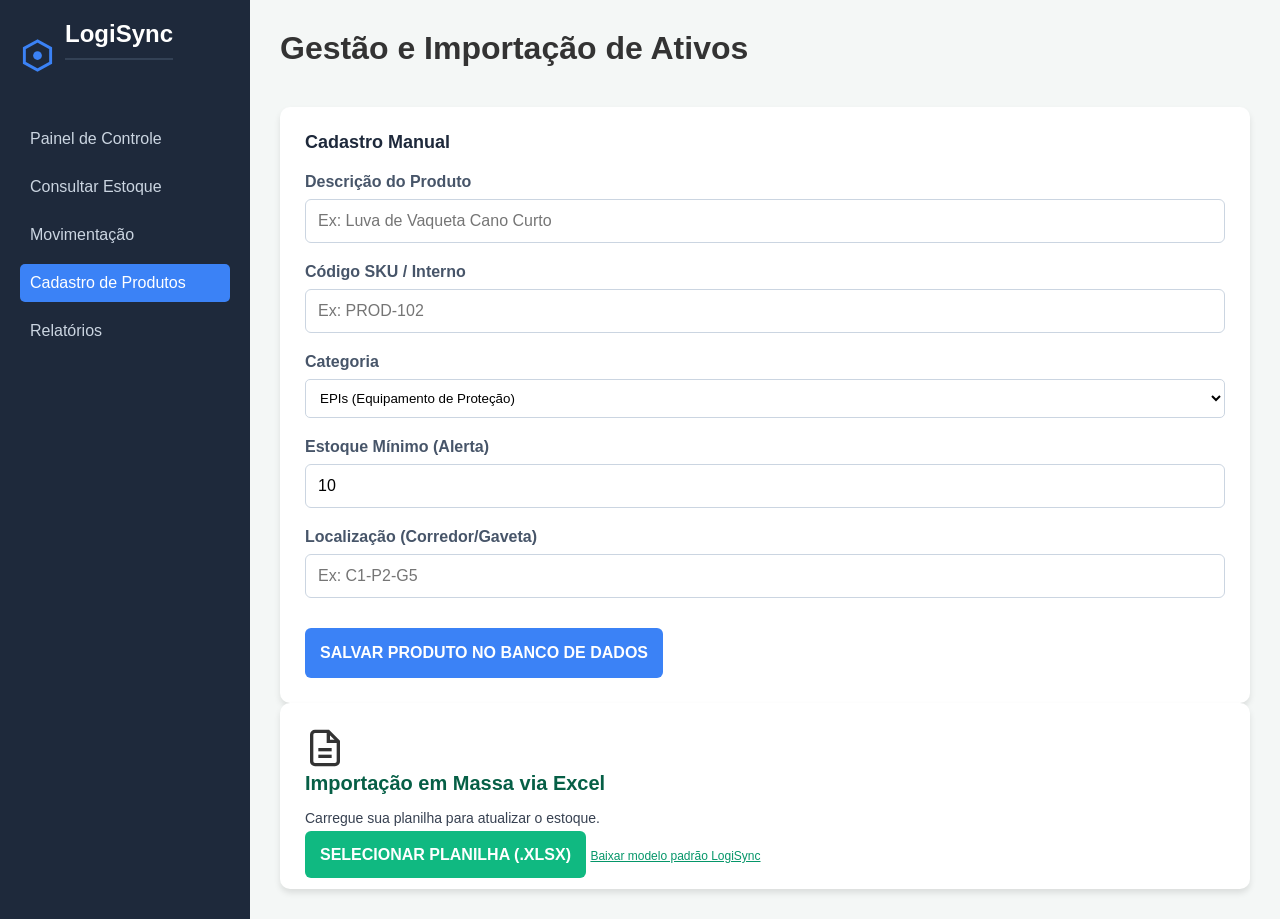
==== commit b9032b8c: "Add files via upload" ====
--- a/cadastro.html
+++ b/cadastro.html
@@ -3,15 +3,19 @@
 <head>
     <meta charset="UTF-8">
     <meta name="viewport" content="width=device-width, initial-scale=1.0">
-    <title>Inventário | LogiSync</title>
+    <title>Cadastro | LogiSync</title>
     <link rel="stylesheet" href="./estilo/style.css">
 </head>
 <body>
     <div class="container">
+        
         <aside class="sidebar">
             <div style="display: flex; align-items: center; gap: 10px; margin-bottom: 30px;">
-                <svg width="35" height="35" viewBox="0 0 24 24" fill="none" stroke="#3b82f6" stroke-width="2"><path d="M12 2L3 7V17L12 22L21 17V7L12 2Z"/><circle cx="12" cy="12" r="3" fill="#3b82f6"/></svg>
-                <h2>LogiSync Pro</h2>
+                <svg width="35" height="35" viewBox="0 0 24 24" fill="none" xmlns="http://www.w3.org/2000/svg">
+                    <path d="M12 2L3 7V17L12 22L21 17V7L12 2Z" stroke="#3b82f6" stroke-width="2"/>
+                    <circle cx="12" cy="12" r="3" fill="#3b82f6"/> 
+                </svg>
+                <h2>LogiSync</h2>
             </div>
             <nav>
                 <ul>
@@ -25,71 +29,65 @@
         </aside>
 
         <main class="conteudo-principal">
-            <header style="margin-bottom: 30px;">
-                <h1>Gestão de Inventário e Ativos</h1>
-                <p style="color: #64748b;">Módulo de auditoria e cadastro de novos itens.</p>
+            <header>
+                <h1>Gestão e Importação de Ativos</h1>
             </header>
 
-            <div style="display: grid; grid-template-columns: 1fr 1fr; gap: 30px;">
+            <div class="grid-cadastro-global">
                 
-                <section class="cartao" style="border: 2px dashed #10b981; background: #f0fdf4; display: flex; flex-direction: column; align-items: center; justify-content: center; padding: 40px;">
-                    <div style="background: #10b981; color: white; padding: 15px; border-radius: 50%; margin-bottom: 15px;">
-                        <svg width="30" height="30" viewBox="0 0 24 24" fill="none" stroke="currentColor" stroke-width="2"><path d="M14 2H6a2 2 0 0 0-2 2v16a2 2 0 0 0 2 2h12a2 2 0 0 0 2-2V8z"/><polyline points="14 2 14 8 20 8"/><line x1="16" y1="13" x2="8" y2="13"/><line x1="16" y1="17" x2="8" y2="17"/></svg>
-                    </div>
-                    <h3 style="color: #065f46;">Importação em Massa</h3>
-                    <p style="font-size: 13px; color: #374151; margin-bottom: 20px;">Arraste sua planilha .xlsx ou .csv aqui</p>
-                    <input type="file" id="excel-file" style="display: none;">
-                    <label for="excel-file" class="btn" style="background: #10b981; color: white; padding: 10px 30px; border-radius: 6px; cursor: pointer; font-weight: bold;">SELECIONAR ARQUIVO</label>
-                    <a href="#" style="margin-top: 15px; font-size: 11px; color: #059669; text-decoration: underline;">Baixar modelo padrão para importação</a>
-                </section>
-
                 <section class="cartao">
-                    <h2 style="margin-bottom: 20px; font-size: 18px; color: #1e293b;">Cadastro Detalhado</h2>
-                    <form style="display: grid; grid-template-columns: 1fr 1fr; gap: 15px;">
+                    <h2 style="margin-bottom: 20px; color: #1e293b; font-size: 18px;">Cadastro Manual</h2>
+                    <form class="form-cadastro-manual">
                         <div class="grupo-input" style="grid-column: span 2;">
-                            <label>Descrição Detalhada do Item</label>
-                            <input type="text" placeholder="Ex: Martelete Bosch 220V GBH 2-24 D" required>
+                            <label>Descrição do Produto</label>
+                            <input type="text" placeholder="Ex: Luva de Vaqueta Cano Curto" required>
                         </div>
                         <div class="grupo-input">
-                            <label>Patrimônio / SKU</label>
-                            <input type="text" placeholder="FID-9982" required>
+                            <label>Código SKU / Interno</label>
+                            <input type="text" placeholder="Ex: PROD-102">
                         </div>
                         <div class="grupo-input">
                             <label>Categoria</label>
-                            <select style="width: 100%; padding: 10px; border: 1px solid #cbd5e1; border-radius: 5px; background: white;">
-                                <option>EPIs</option><option>Elétrica</option><option>Hidráulica</option><option>Ferramentas</option>
+                            <select style="width: 100%; padding: 10px; border-radius: 5px; border: 1px solid #cbd5e1; background: white;">
+                                <option>EPIs (Equipamento de Proteção)</option>
+                                <option>Ferramentas Elétricas</option>
+                                <option>Consumíveis</option>
+                                <option>Ferragens</option>
                             </select>
                         </div>
                         <div class="grupo-input">
-                            <label>Unidade de Medida</label>
-                            <select style="width: 100%; padding: 10px; border: 1px solid #cbd5e1; border-radius: 5px; background: white;">
-                                <option>un</option><option>pr</option><option>cx</option><option>m</option><option>kg</option>
-                            </select>
+                            <label>Estoque Mínimo (Alerta)</label>
+                            <input type="number" value="10">
                         </div>
                         <div class="grupo-input">
-                            <label>Estoque Mínimo</label>
-                            <input type="number" value="10" required>
+                            <label>Localização (Corredor/Gaveta)</label>
+                            <input type="text" placeholder="Ex: C1-P2-G5">
                         </div>
-                        <div class="grupo-input">
-                            <label>Fornecedor Preferencial</label>
-                            <input type="text" placeholder="Ex: Loja das Ferramentas">
-                        </div>
-                        <div class="grupo-input">
-                            <label>Data de Registro</label>
-                            <input type="date" id="data-registro">
-                        </div>
-                        <div class="grupo-input" style="grid-column: span 2;">
-                            <label>Localização (Corredor - Prateleira - Gaveta)</label>
-                            <input type="text" placeholder="Ex: C1 - P2 - G10" required>
-                        </div>
-                        <button type="submit" class="btn btn-importar" style="grid-column: span 2; height: 45px; margin-top: 10px;">SALVAR NO BANCO DE DADOS</button>
+                        <button type="submit" class="btn btn-importar" style="grid-column: span 2; margin-top: 10px; height: 50px;">SALVAR PRODUTO NO BANCO DE DADOS</button>
                     </form>
                 </section>
+
+                <section class="cartao area-importacao-excel">
+                    <div class="icone-excel-destaque">
+                        <svg width="40" height="40" viewBox="0 0 24 24" fill="none" stroke="currentColor" stroke-width="2">
+                            <path d="M14 2H6a2 2 0 0 0-2 2v16a2 2 0 0 0 2 2h12a2 2 0 0 0 2-2V8z"></path>
+                            <polyline points="14 2 14 8 20 8"></polyline>
+                            <line x1="16" y1="13" x2="8" y2="13"></line>
+                            <line x1="16" y1="17" x2="8" y2="17"></line>
+                        </polyline>
+                        </svg>
+                    </div>
+                    <h3 style="color: #065f46; font-size: 20px;">Importação em Massa via Excel</h3>
+                    <p style="font-size: 14px; color: #374151; margin-bottom: 20px;">Carregue sua planilha para atualizar o estoque.</p>
+                    
+                    <input type="file" id="upload-excel" style="display: none;" accept=".xlsx, .xls">
+                    <label for="upload-excel" class="btn" style="background: #10b981; color: white; cursor: pointer;">SELECIONAR PLANILHA (.XLSX)</label>
+                    
+                    <a href="#" style="margin-top: 15px; font-size: 12px; color: #059669; text-decoration: underline;">Baixar modelo padrão LogiSync</a>
+                </section>
+
             </div>
         </main>
     </div>
-    <script>
-        document.getElementById('data-registro').valueAsDate = new Date();
-    </script>
 </body>
 </html>
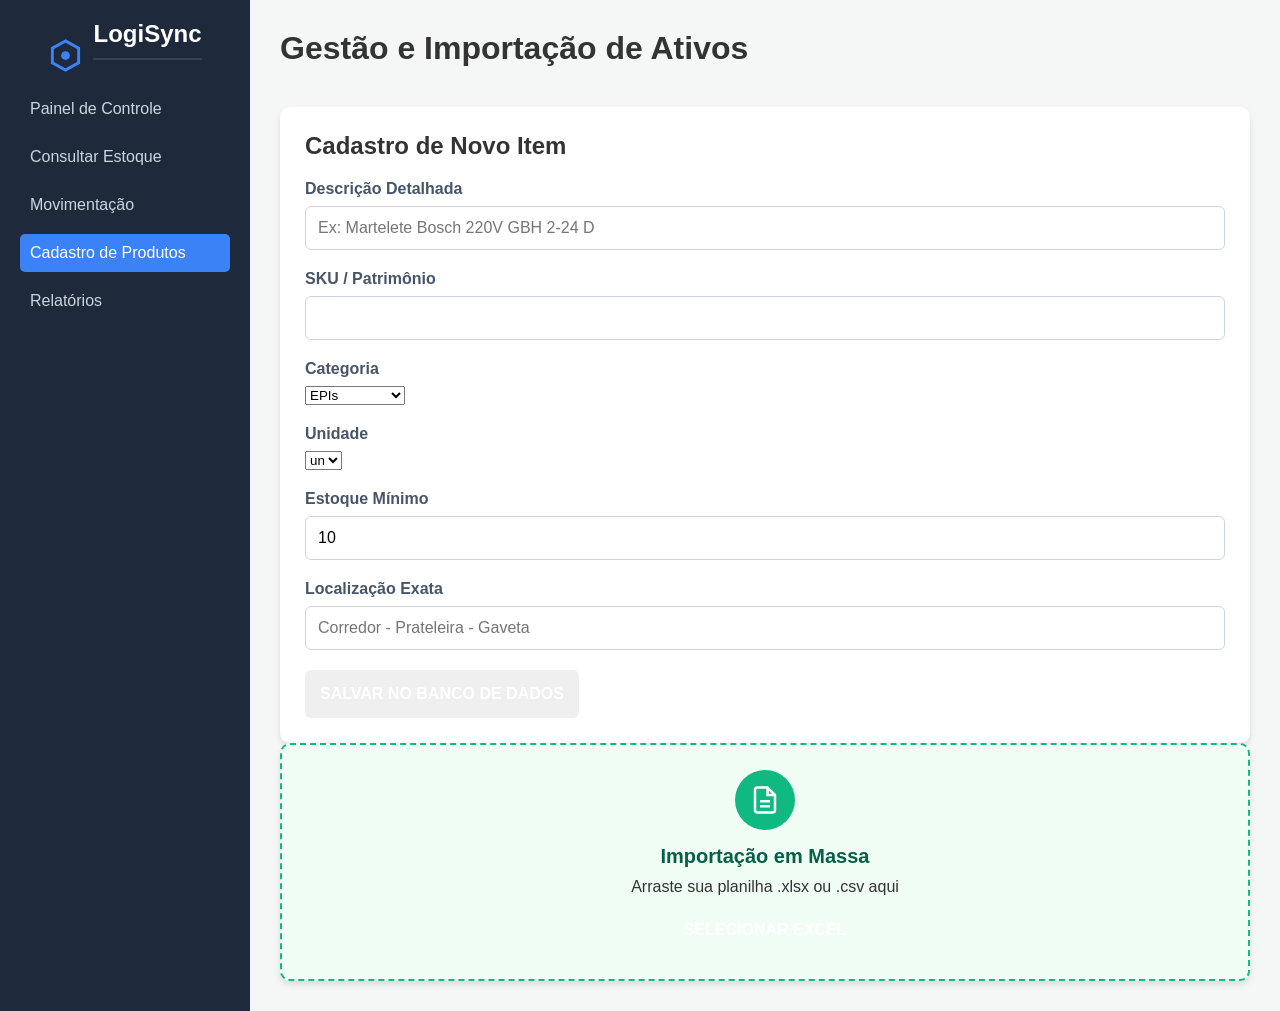
==== commit 462d804e: "Add files via upload" ====
--- a/cadastro.html
+++ b/cadastro.html
@@ -8,13 +8,11 @@
 </head>
 <body>
     <div class="container">
-        
         <aside class="sidebar">
-            <div style="display: flex; align-items: center; gap: 10px; margin-bottom: 30px;">
+            <div style="display: flex; align-items: center; gap: 10px; justify-content: center;">
                 <svg width="35" height="35" viewBox="0 0 24 24" fill="none" xmlns="http://www.w3.org/2000/svg">
                     <path d="M12 2L3 7V17L12 22L21 17V7L12 2Z" stroke="#3b82f6" stroke-width="2"/>
-                    <circle cx="12" cy="12" r="3" fill="#3b82f6"/> 
-                </svg>
+                    <circle cx="12" cy="12" r="3" fill="#3b82f6"/> </svg>
                 <h2>LogiSync</h2>
             </div>
             <nav>
@@ -29,63 +27,40 @@
         </aside>
 
         <main class="conteudo-principal">
-            <header>
-                <h1>Gestão e Importação de Ativos</h1>
-            </header>
+            <header><h1>Gestão e Importação de Ativos</h1></header>
 
-            <div class="grid-cadastro-global">
-                
+            <div class="grid-manual-excel">
                 <section class="cartao">
-                    <h2 style="margin-bottom: 20px; color: #1e293b; font-size: 18px;">Cadastro Manual</h2>
-                    <form class="form-cadastro-manual">
-                        <div class="grupo-input" style="grid-column: span 2;">
-                            <label>Descrição do Produto</label>
-                            <input type="text" placeholder="Ex: Luva de Vaqueta Cano Curto" required>
+                    <h2 style="margin-bottom: 20px;">Cadastro de Novo Item</h2>
+                    <form class="form-grid-3col">
+                        <div class="grupo-input span-full">
+                            <label>Descrição Detalhada</label>
+                            <input type="text" placeholder="Ex: Martelete Bosch 220V GBH 2-24 D" required>
+                        </div>
+                        <div class="grupo-input"><label>SKU / Patrimônio</label><input type="text" required></div>
+                        <div class="grupo-input">
+                            <label>Categoria</label>
+                            <select><option>EPIs</option><option>Ferramentas</option><option>Consumíveis</option></select>
                         </div>
                         <div class="grupo-input">
-                            <label>Código SKU / Interno</label>
-                            <input type="text" placeholder="Ex: PROD-102">
+                            <label>Unidade</label>
+                            <select><option>un</option><option>pr</option><option>cx</option><option>m</option></select>
                         </div>
-                        <div class="grupo-input">
-                            <label>Categoria</label>
-                            <select style="width: 100%; padding: 10px; border-radius: 5px; border: 1px solid #cbd5e1; background: white;">
-                                <option>EPIs (Equipamento de Proteção)</option>
-                                <option>Ferramentas Elétricas</option>
-                                <option>Consumíveis</option>
-                                <option>Ferragens</option>
-                            </select>
-                        </div>
-                        <div class="grupo-input">
-                            <label>Estoque Mínimo (Alerta)</label>
-                            <input type="number" value="10">
-                        </div>
-                        <div class="grupo-input">
-                            <label>Localização (Corredor/Gaveta)</label>
-                            <input type="text" placeholder="Ex: C1-P2-G5">
-                        </div>
-                        <button type="submit" class="btn btn-importar" style="grid-column: span 2; margin-top: 10px; height: 50px;">SALVAR PRODUTO NO BANCO DE DADOS</button>
+                        <div class="grupo-input"><label>Estoque Mínimo</label><input type="number" value="10"></div>
+                        <div class="grupo-input span-full"><label>Localização Exata</label><input type="text" placeholder="Corredor - Prateleira - Gaveta"></div>
+                        <button type="submit" class="btn btn-blue span-full">SALVAR NO BANCO DE DADOS</button>
                     </form>
                 </section>
 
-                <section class="cartao area-importacao-excel">
-                    <div class="icone-excel-destaque">
-                        <svg width="40" height="40" viewBox="0 0 24 24" fill="none" stroke="currentColor" stroke-width="2">
-                            <path d="M14 2H6a2 2 0 0 0-2 2v16a2 2 0 0 0 2 2h12a2 2 0 0 0 2-2V8z"></path>
-                            <polyline points="14 2 14 8 20 8"></polyline>
-                            <line x1="16" y1="13" x2="8" y2="13"></line>
-                            <line x1="16" y1="17" x2="8" y2="17"></line>
-                        </polyline>
-                        </svg>
+                <section class="cartao" style="border: 2px dashed #10b981; background: #f0fdf4; text-align: center;">
+                    <div style="background: #10b981; color: white; width: 60px; height: 60px; border-radius: 50%; display: flex; align-items: center; justify-content: center; margin: 0 auto 15px;">
+                        <svg width="30" height="30" viewBox="0 0 24 24" fill="none" stroke="currentColor" stroke-width="2"><path d="M14 2H6a2 2 0 0 0-2 2v16a2 2 0 0 0 2 2h12a2 2 0 0 0 2-2V8z"/><polyline points="14 2 14 8 20 8"/><line x1="16" y1="13" x2="8" y2="13"/><line x1="16" y1="17" x2="8" y2="17"/></svg>
                     </div>
-                    <h3 style="color: #065f46; font-size: 20px;">Importação em Massa via Excel</h3>
-                    <p style="font-size: 14px; color: #374151; margin-bottom: 20px;">Carregue sua planilha para atualizar o estoque.</p>
-                    
-                    <input type="file" id="upload-excel" style="display: none;" accept=".xlsx, .xls">
-                    <label for="upload-excel" class="btn" style="background: #10b981; color: white; cursor: pointer;">SELECIONAR PLANILHA (.XLSX)</label>
-                    
-                    <a href="#" style="margin-top: 15px; font-size: 12px; color: #059669; text-decoration: underline;">Baixar modelo padrão LogiSync</a>
+                    <h2 style="color: #065f46; font-size: 20px;">Importação em Massa</h2>
+                    <p style="margin: 10px 0;">Arraste sua planilha .xlsx ou .csv aqui</p>
+                    <input type="file" id="excel" style="display: none;">
+                    <label for="excel" class="btn btn-green" style="display: inline-block; cursor: pointer;">SELECIONAR EXCEL</label>
                 </section>
-
             </div>
         </main>
     </div>
